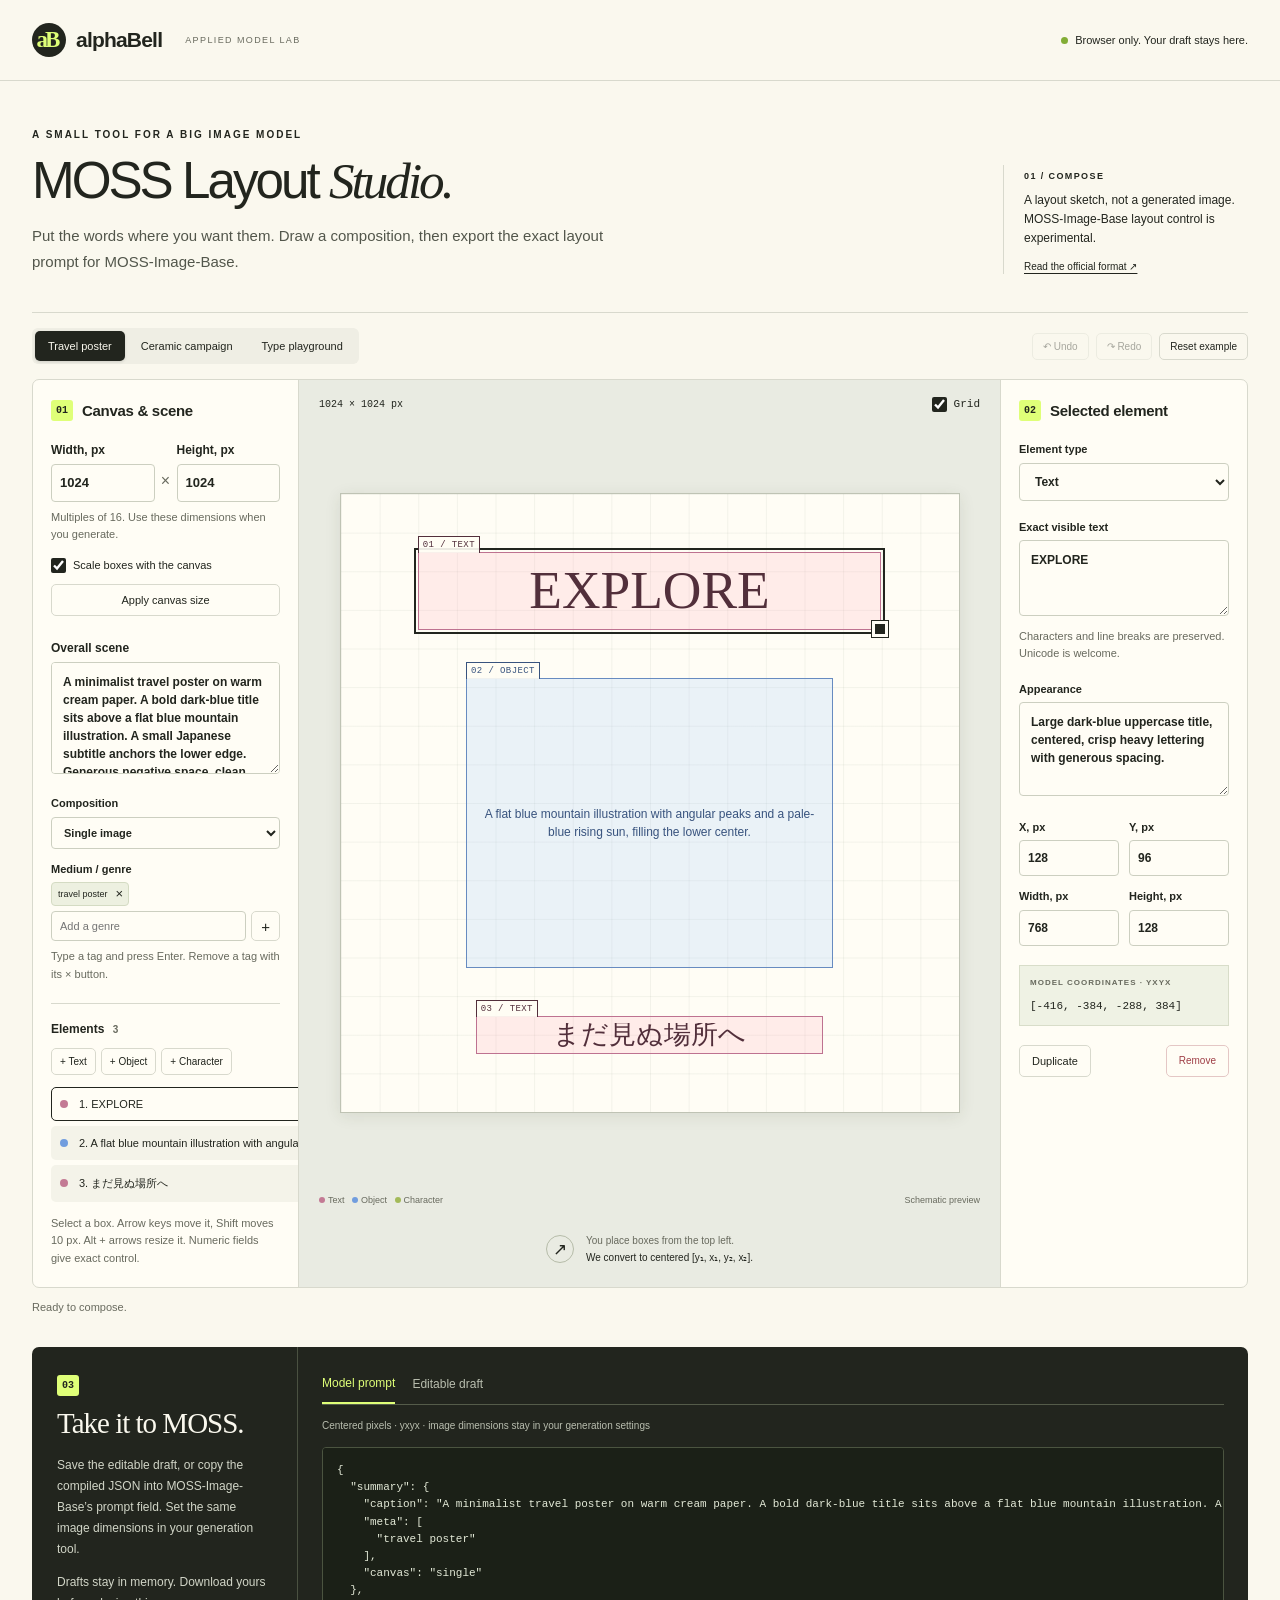
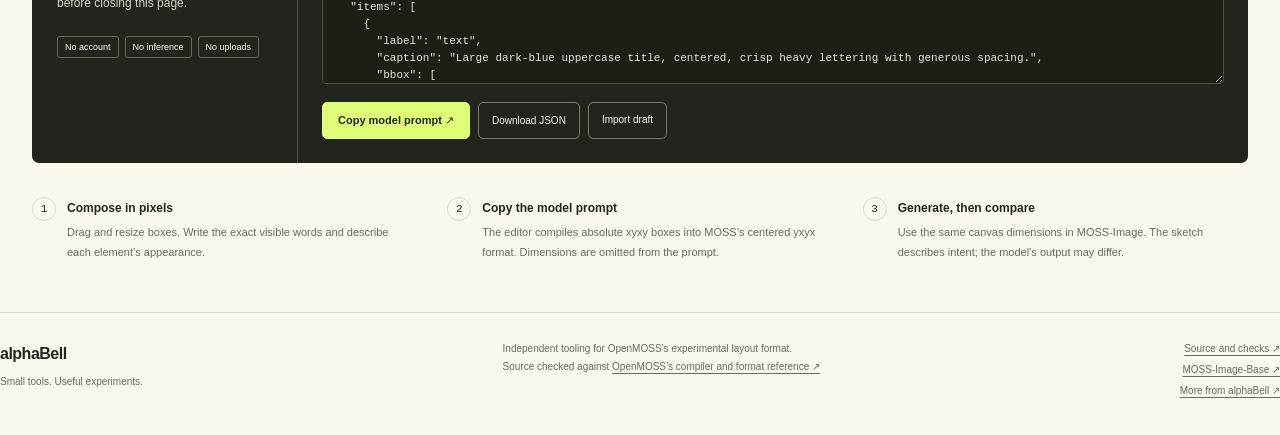
==== index.html @ cd4780bf "Launch MOSS Layout Studio with reference-checked exports" ====
<!doctype html>
<html lang="en">
<head>
  <meta charset="UTF-8">
  <meta name="viewport" content="width=device-width, initial-scale=1">
  <meta name="description" content="A browser-only layout editor for MOSS-Image-Base. Place text and objects, then export the exact model prompt JSON.">
  <meta property="og:title" content="MOSS Layout Studio by alphaBell">
  <meta property="og:description" content="Draw text and object boxes. Export the exact layout JSON for MOSS-Image-Base.">
  <meta property="og:image" content="https://huggingface.co/spaces/alphabell/MOSS-Layout-Studio/resolve/main/thumbnail.png">
  <meta property="og:url" content="https://huggingface.co/spaces/alphabell/MOSS-Layout-Studio">
  <meta name="twitter:card" content="summary_large_image">
  <meta http-equiv="Content-Security-Policy" content="default-src 'self'; script-src 'self'; style-src 'self' 'unsafe-inline'; img-src 'self' data:; connect-src 'none'; object-src 'none'; base-uri 'none'; form-action 'none'; frame-src 'none'">
  <title>MOSS Layout Studio · alphaBell</title>
  <link rel="icon" type="image/svg+xml" href="favicon.svg">
  <link rel="stylesheet" href="style.css">
</head>
<body>
  <a class="skip" href="#stage">Skip to layout editor</a>
  <header class="masthead">
    <a class="brand" href="https://huggingface.co/alphabell" target="_blank" rel="noreferrer"><span class="bell" aria-hidden="true">aB</span>alphaBell <span class="brand-lab">APPLIED MODEL LAB</span></a>
    <span class="local-badge"><span aria-hidden="true"></span> Browser only. Your draft stays here.</span>
  </header>
  <main>
    <section class="intro" aria-labelledby="title">
      <div><p class="eyebrow">A SMALL TOOL FOR A BIG IMAGE MODEL</p><h1 id="title">MOSS Layout <span>Studio.</span></h1><p class="dek">Put the words where you want them. Draw a composition, then export the exact layout prompt for MOSS-Image-Base.</p></div>
      <div class="intro-note"><span class="note-index">01 / COMPOSE</span><p>A layout sketch, not a generated image. MOSS-Image-Base layout control is experimental.</p><a href="https://github.com/OpenMOSS/MOSS-Image/blob/52b87fca23acedc399d062d593bec388aee9926a/USERGUIDE.md#layout-prompts-experimental" target="_blank" rel="noreferrer">Read the official format ↗</a></div>
    </section>
    <div class="workspace-toolbar"><div class="segmented" aria-label="Example layouts"><button type="button" data-example="poster" class="active">Travel poster</button><button type="button" data-example="cup">Ceramic campaign</button><button type="button" data-example="type">Type playground</button></div><div class="history"><button id="undo" type="button" title="Undo last edit" disabled>↶ <span>Undo</span></button><button id="redo" type="button" title="Redo last edit" disabled>↷ <span>Redo</span></button><button id="reset" type="button">Reset example</button></div></div>
    <section class="workspace" aria-label="Layout workspace">
      <aside class="panel setup" aria-labelledby="canvas-title">
        <div class="panel-heading"><span class="section-number">01</span><h2 id="canvas-title">Canvas & scene</h2></div>
        <div class="dimension-row"><label>Width, px<input id="canvas-width" type="number" min="16" max="8192" step="16" value="1024"></label><span aria-hidden="true">×</span><label>Height, px<input id="canvas-height" type="number" min="16" max="8192" step="16" value="1024"></label></div>
        <p class="hint">Multiples of 16. Use these dimensions when you generate.</p>
        <label class="check-row"><input id="scale-boxes" type="checkbox" checked> Scale boxes with the canvas</label><button id="apply-size" class="secondary full" type="button">Apply canvas size</button>
        <label class="field-label">Overall scene<textarea id="scene-caption" rows="5"></textarea></label>
        <div class="two-fields"><label>Composition<select id="canvas-kind"><option value="single">Single image</option><option value="multi_panel">Multiple panels</option><option value="collage">Collage</option></select></label><div class="genre-field"><label for="scene-meta">Medium / genre</label><div id="scene-tags" class="scene-tags" aria-label="Genre tags"></div><div class="tag-add"><input id="scene-meta" type="text" aria-describedby="meta-help" placeholder="Add a genre"><button id="add-meta" type="button" aria-label="Add genre tag">+</button></div></div></div><p class="hint" id="meta-help">Type a tag and press Enter. Remove a tag with its × button.</p>
        <div class="layers-heading"><h3>Elements <span id="element-count">2</span></h3><div class="add-buttons"><button type="button" id="add-text">+ Text</button><button type="button" id="add-object">+ Object</button><button type="button" id="add-character">+ Character</button></div></div>
        <div id="layers" class="layers" aria-label="Layout elements"></div>
        <p class="hint keyboard-hint">Select a box. Arrow keys move it, Shift moves 10 px. Alt + arrows resize it. Numeric fields give exact control.</p>
      </aside>
      <section class="stage-panel" aria-label="Visual composition">
        <div class="stage-top"><span id="canvas-readout">1024 × 1024 px</span><label class="check-row"><input id="show-grid" type="checkbox" checked> Grid</label></div>
        <div class="stage-surround"><div id="stage" class="stage grid" role="group" aria-label="Layout canvas. Select an element to move or resize it."></div></div>
        <div class="stage-bottom"><span><span class="dot text-dot"></span>Text <span class="dot object-dot"></span>Object <span class="dot character-dot"></span>Character</span><span>Schematic preview</span></div>
        <div class="coordinate-note"><span class="coordinate-icon" aria-hidden="true">↗</span><p>You place boxes from the top left.<br><strong>We convert to centered [y₁, x₁, y₂, x₂].</strong></p></div>
      </section>
      <aside class="panel inspector" aria-labelledby="element-title"><div class="panel-heading"><span class="section-number">02</span><h2 id="element-title">Selected element</h2></div>
        <div id="empty-selection" hidden>Select an element to edit its appearance and position.</div>
        <div id="selection-fields"><label>Element type<select id="item-label"><option value="text">Text</option><option value="object">Object</option><option value="character">Character</option></select></label>
          <label id="literal-field">Exact visible text<textarea id="item-text" rows="3" spellcheck="false"></textarea><span class="hint">Characters and line breaks are preserved. Unicode is welcome.</span></label>
          <label>Appearance<textarea id="item-caption" rows="4"></textarea></label>
          <div class="box-fields"><label>X, px<input id="box-x" type="number" min="0" step="1"></label><label>Y, px<input id="box-y" type="number" min="0" step="1"></label><label>Width, px<input id="box-w" type="number" min="1" step="1"></label><label>Height, px<input id="box-h" type="number" min="1" step="1"></label></div>
          <div class="coord-card"><span>MODEL COORDINATES · YXYX</span><output id="centered-readout"></output></div>
          <div class="item-actions"><button id="duplicate" type="button" class="secondary">Duplicate</button><button id="delete" type="button" class="danger">Remove</button></div>
        </div>
      </aside>
    </section>
    <p id="status" class="status" role="status" aria-live="polite">Ready to compose.</p>
    <p id="layout-warning" class="layout-warning" hidden></p>
    <section class="export-panel" aria-labelledby="export-title"><div class="export-intro"><span class="section-number">03</span><h2 id="export-title">Take it to MOSS.</h2><p>Save the editable draft, or copy the compiled JSON into MOSS-Image-Base’s prompt field. Set the same image dimensions in your generation tool.</p><p class="save-note">Drafts stay in memory. Download yours before closing this page.</p><div class="export-facts"><span>No account</span><span>No inference</span><span>No uploads</span></div></div>
      <div class="export-code"><div class="code-tabs" role="tablist" aria-label="JSON format"><button type="button" id="tab-prompt" role="tab" aria-selected="true" aria-controls="json-output">Model prompt</button><button type="button" id="tab-draft" role="tab" aria-selected="false" aria-controls="json-output" tabindex="-1">Editable draft</button></div><p id="format-help" class="format-help">Centered pixels · yxyx · image dimensions stay in your generation settings</p><textarea id="json-output" readonly spellcheck="false" aria-label="Compiled MOSS model prompt"></textarea><div class="export-actions"><button id="copy" type="button" class="primary">Copy model prompt <span aria-hidden="true">↗</span></button><button id="download" type="button" class="secondary">Download JSON</button><label class="file-button secondary">Import draft<input id="import" type="file" accept=".json,application/json"></label></div></div>
    </section>
    <section class="how-it-works" aria-label="Using the exported layout"><article><span>1</span><div><h3>Compose in pixels</h3><p>Drag and resize boxes. Write the exact visible words and describe each element’s appearance.</p></div></article><article><span>2</span><div><h3>Copy the model prompt</h3><p>The editor compiles absolute xyxy boxes into MOSS’s centered yxyx format. Dimensions are omitted from the prompt.</p></div></article><article><span>3</span><div><h3>Generate, then compare</h3><p>Use the same canvas dimensions in MOSS-Image. The sketch describes intent; the model’s output may differ.</p></div></article></section>
  </main>
  <footer><div><strong>alphaBell</strong><p>Small tools. Useful experiments.</p></div><p>Independent tooling for OpenMOSS’s experimental layout format.<br>Source checked against <a href="https://github.com/OpenMOSS/MOSS-Image/tree/52b87fca23acedc399d062d593bec388aee9926a/skills/moss-image-prompt-enhancer" target="_blank" rel="noreferrer">OpenMOSS’s compiler and format reference ↗</a></p><nav aria-label="Project links"><a href="https://github.com/alphabell-research/moss-layout-studio" target="_blank" rel="noreferrer">Source and checks ↗</a><a href="https://huggingface.co/OpenMOSS-Team/MOSS-Image-Base" target="_blank" rel="noreferrer">MOSS-Image-Base ↗</a><a href="https://huggingface.co/alphabell" target="_blank" rel="noreferrer">More from alphaBell ↗</a></nav></footer>
  <script src="app.js" type="module"></script>
</body>
</html>
---- style.css ----
:root{--ink:#22251e;--muted:#686a5e;--paper:#faf8ee;--line:#d8d9cd;--green:#dfff78;--pink:#ff9bb1;--blue:#9bc5ff;--card:#fffdf5;font-family:Arial,Helvetica,sans-serif;color:var(--ink);background:var(--paper);font-synthesis:none}*{box-sizing:border-box}body{margin:0}button,input,select,textarea{font:inherit}button,a,input,select,textarea{outline-offset:4px}button{cursor:pointer}button:disabled{opacity:.38;cursor:default}button{border:1px solid var(--line);background:transparent;border-radius:5px;padding:9px 12px;color:inherit}button:hover:not(:disabled),.file-button:hover{border-color:var(--ink);background:#f1f0e5}button:focus-visible,a:focus-visible,input:focus-visible,select:focus-visible,textarea:focus-visible{outline:3px solid #3068d5}a{color:inherit;text-underline-offset:3px}input,select,textarea{border:1px solid #cccfc0;border-radius:4px;padding:10px 11px;background:var(--card);color:var(--ink);min-width:0;width:100%}textarea{resize:vertical;line-height:1.5}label{display:block;font-size:12px;font-weight:700;line-height:1.5}label input,label select,label textarea{margin-top:5px}label .hint{display:block}input[type=checkbox]{width:15px;height:15px;accent-color:var(--ink);margin:0}.check-row{display:flex;align-items:center;gap:7px;font-size:11px;font-weight:400}.hint{font-size:11px;line-height:1.6;color:var(--muted);font-weight:400;margin:7px 0 13px}.skip{position:fixed;top:-100px;left:16px;background:var(--green);padding:14px;z-index:100}.skip:focus{top:12px}.masthead{height:81px;display:flex;align-items:center;justify-content:space-between;max-width:1552px;margin:auto;padding:0 32px;border-bottom:1px solid var(--line)}.brand{font-size:21px;letter-spacing:-.8px;text-decoration:none;display:flex;align-items:center;gap:10px;font-weight:800}.bell{display:flex;align-items:center;justify-content:center;font-family:Georgia,serif;letter-spacing:-3px;padding-right:4px;background:var(--ink);color:var(--green);width:34px;height:34px;border-radius:50%;font-size:23px}.brand-lab{font-size:9px;letter-spacing:1.4px;margin-left:13px;font-weight:500;color:var(--muted)}.local-badge{font-size:11px;display:flex;align-items:center;gap:7px}.local-badge>span{width:7px;height:7px;border-radius:50%;background:#82ad35}main{max-width:1552px;margin:auto;padding:0 32px}.intro{display:flex;justify-content:space-between;gap:48px;align-items:end;padding:48px 0 38px}.eyebrow{font-size:10px;letter-spacing:2px;font-weight:700;margin:0 0 15px}h1{font-size:clamp(38px,4vw,64px);font-weight:500;letter-spacing:-3px;margin:0 0 17px;line-height:1}h1 span{font-family:Georgia,'Times New Roman',serif;font-style:italic}.dek{font-size:15px;line-height:1.7;max-width:590px;margin:0;color:#52564b}.intro-note{width:245px;flex-shrink:0;border-left:1px solid var(--line);padding:0 0 0 20px}.note-index{font-size:9px;letter-spacing:1.4px;font-weight:700}.intro-note p{font-size:12px;line-height:1.6;margin:8px 0}.intro-note a{font-size:10px}.workspace-toolbar{display:flex;justify-content:space-between;gap:18px;align-items:center;border-top:1px solid var(--line);padding:15px 0}.segmented{display:flex;gap:3px;background:#efeee4;padding:3px;border-radius:6px}.segmented button{border:0;font-size:11px;padding:9px 13px}.segmented button.active{background:var(--ink);color:var(--paper);box-shadow:0 1px 3px #0002}.history{display:flex;gap:7px;font-size:10px}.history button{padding:7px 10px}.workspace{border:1px solid var(--line);border-radius:7px;display:grid;grid-template-columns:265px minmax(250px,1fr) 246px;overflow:hidden;background:var(--card)}.panel{padding:20px 18px}.panel-heading{display:flex;align-items:center;gap:9px;margin:0 0 20px}.section-number{font-family:monospace;font-size:10px;font-weight:700;background:var(--green);border-radius:3px;padding:5px}h2{font-size:15px;font-weight:600;letter-spacing:-.3px;margin:0}.dimension-row{display:grid;grid-template-columns:1fr 12px 1fr;gap:5px;align-items:end}.dimension-row>span{padding-bottom:12px;color:var(--muted);text-align:center}.dimension-row input{font-size:13px;padding:8px}.full{width:100%;margin:11px 0 23px}.secondary{background:#fffdf5;font-size:11px}.field-label{margin-bottom:16px}.two-fields{display:grid;gap:12px}.two-fields label{font-size:11px}.two-fields select,.two-fields input{font-size:11px;padding:8px}.layers-heading{border-top:1px solid var(--line);padding-top:18px;margin-top:19px}h3{font-size:12px;margin:0 0 12px}.layers-heading h3 span{font-size:10px;color:var(--muted);padding-left:5px}.add-buttons{display:flex;gap:5px;flex-wrap:wrap}.add-buttons button{font-size:10px;padding:7px 8px}.layers{display:grid;gap:5px;margin-top:12px}.layer{display:flex;align-items:center;gap:8px;width:100%;font-size:11px;max-width:100%;text-align:left;padding:10px 8px;background:#f4f3e9;border-color:transparent}.layer[aria-pressed=true]{border-color:var(--ink);background:#fffdf5}.layer-label{white-space:nowrap;text-overflow:ellipsis;overflow:hidden;flex:1}.layer-type{font-size:8px;color:var(--muted);text-transform:uppercase}.dot{display:inline-block;width:8px;height:8px;border-radius:50%;flex-shrink:0;margin-right:3px}.text-dot{background:#c37a94}.object-dot{background:#719dde}.character-dot{background:#a3ba59}.keyboard-hint{padding-top:6px;margin-bottom:0}.stage-panel{background:#e9ebe2;border-left:1px solid var(--line);border-right:1px solid var(--line);padding:16px 20px 21px;display:flex;flex-direction:column;justify-content:flex-start;min-width:0}.stage-top{display:flex;justify-content:space-between;align-items:center;font-family:monospace;font-size:10px;margin-bottom:18px}.stage-surround{display:flex;justify-content:center;align-items:center;min-height:360px;flex:1}.stage{background-color:#fffdf5;position:relative;width:100%;aspect-ratio:1;box-shadow:0 3px 15px #343c1d19;touch-action:none;overflow:hidden;border:1px solid #bfc3b4;isolation:isolate;max-height:620px}.stage.grid{background-image:linear-gradient(#84917c19 1px,transparent 1px),linear-gradient(90deg,#84917c19 1px,transparent 1px);background-size:6.25% 6.25%}.layout-box{position:absolute;display:block;appearance:none;border:1px solid #be7290;background:#ff9bb12d;border-radius:0;padding:0;text-align:center;touch-action:none;overflow:visible;color:#522f3b;user-select:none;cursor:grab;min-width:0;min-height:0}.layout-box:hover:not(:disabled){background:#ff9bb146;border-color:#9b4567}.layout-box.object{border-color:#678bc0;background:#9bc5ff36;color:#38537e}.layout-box.character{border-color:#91a950;background:#dfff7838;color:#56652a}.layout-box[aria-pressed=true]{outline:2px solid var(--ink);outline-offset:2px;z-index:3}.layout-box.dragging{cursor:grabbing}.box-content{display:flex;align-items:center;justify-content:center;position:absolute;inset:6px;overflow:hidden;font-family:Georgia,'Times New Roman',serif;line-height:1.12;white-space:pre-wrap;overflow-wrap:anywhere;pointer-events:none}.layout-box:not(.text) .box-content{font-family:Arial,sans-serif;font-size:12px;padding:8px;line-height:1.5}.box-number{position:absolute;left:-1px;top:-17px;font:9px monospace;letter-spacing:.4px;background:#fffdf5e8;border:1px solid currentColor;border-bottom:0;padding:2px 4px;line-height:12px;pointer-events:none;white-space:nowrap}.resize-handle{position:absolute;right:-8px;bottom:-8px;width:16px;height:16px;cursor:nwse-resize;background:var(--ink);border:3px solid #fffdf5;box-shadow:0 0 0 1px var(--ink);display:none;touch-action:none;z-index:5}.layout-box[aria-pressed=true] .resize-handle{display:block}.stage-bottom{display:flex;justify-content:space-between;gap:5px;font-size:9px;color:var(--muted);margin:17px 0 0;line-height:1.7}.stage-bottom .dot{width:6px;height:6px;margin-left:5px}.stage-bottom .dot:first-child{margin-left:0}.coordinate-note{display:flex;align-items:center;justify-content:center;gap:12px;margin-top:24px}.coordinate-note p{font-size:10px;line-height:1.7;margin:0;color:var(--muted)}.coordinate-note strong{font-weight:500;color:var(--ink)}.coordinate-icon{border:1px solid #b6bca9;border-radius:50%;width:28px;height:28px;display:flex;align-items:center;justify-content:center;font-size:17px}.inspector label{margin-bottom:18px;font-size:11px}.inspector input,.inspector select,.inspector textarea{font-size:12px}.inspector textarea{font-size:12px}.box-fields{display:grid;grid-template-columns:1fr 1fr;gap:0 10px}.box-fields label{margin-bottom:12px}.box-fields input{padding:8px}.coord-card{background:#eff2e4;border:1px solid #d8ddc9;padding:12px 10px;margin:7px 0 19px}.coord-card>span{display:block;font-size:8px;font-weight:700;letter-spacing:1px;color:var(--muted);margin-bottom:8px}.coord-card output{font:11px monospace;white-space:nowrap}.item-actions{display:flex;justify-content:space-between;gap:8px}.danger{color:#9f3e46;border-color:#e4c7c5;font-size:10px}.status{font-size:11px;line-height:1.6;min-height:18px;margin:11px 0 30px;color:var(--muted)}.status.error{color:#a53139;font-weight:700}.export-panel{display:grid;grid-template-columns:265px 1fr;background:var(--ink);border-radius:7px;color:var(--paper);overflow:hidden}.export-intro{padding:27px 25px}.export-intro h2{font-family:Georgia,serif;font-size:29px;font-weight:400;letter-spacing:-1px;margin:15px 0}.export-intro .section-number{color:var(--ink)}.export-intro p{font-size:12px;line-height:1.75;color:#d1d5c7}.export-facts{display:flex;gap:6px;flex-wrap:wrap;font-size:9px;margin-top:22px}.export-facts span{border:1px solid #646b56;padding:5px 7px;border-radius:3px}.export-code{padding:21px 24px 24px;border-left:1px solid #4a5141;min-width:0}.code-tabs{display:flex;gap:17px;border-bottom:1px solid #555c4a}.code-tabs button{border:0;border-radius:0;color:#b9beaf;font-size:12px;padding:8px 0 12px}.code-tabs button[aria-selected=true]{border-bottom:2px solid var(--green);color:var(--green)}.code-tabs button:hover:not(:disabled){background:transparent;color:#fff}.format-help{color:#b9beaf;font-size:10px;line-height:1.6;margin:13px 0}.export-code textarea{background:#1b2017;color:#e3e9d7;font:11px/1.55 monospace;height:237px;border-color:#4b5440;white-space:pre;padding:14px;tab-size:2}.export-actions{display:flex;gap:8px;margin-top:14px;flex-wrap:wrap}.primary{background:var(--green);color:var(--ink);border-color:var(--green);font-size:11px;font-weight:700;padding:11px 15px}.primary:hover:not(:disabled){background:#efffb2}.primary span{margin-left:14px}.export-actions .secondary{background:transparent;border-color:#747c65;color:var(--paper);font-size:10px;padding:11px 13px}.export-actions .secondary:hover{color:var(--ink);background:var(--paper)}.file-button{cursor:pointer;display:inline-block;border:1px solid;border-radius:5px;line-height:normal;font-weight:400}.file-button input{position:absolute;width:1px;height:1px;opacity:0;overflow:hidden}.file-button:focus-within{outline:3px solid #8caeeb;outline-offset:4px}.how-it-works{display:grid;grid-template-columns:repeat(3,1fr);gap:30px;margin:34px 0 49px}.how-it-works article{display:flex;gap:11px}.how-it-works article>span{font:11px monospace;border:1px solid var(--line);border-radius:50%;width:24px;height:24px;display:flex;align-items:center;justify-content:center;flex-shrink:0}.how-it-works h3{font-size:12px;margin:4px 0 8px}.how-it-works p{font-size:11px;line-height:1.8;color:var(--muted);margin:0;max-width:340px}footer{max-width:1488px;margin:0 auto;border-top:1px solid var(--line);padding:27px 0 35px;display:flex;justify-content:space-between;gap:30px;font-size:10px;line-height:1.8;color:var(--muted)}footer strong{font-size:16px;letter-spacing:-.5px;color:var(--ink)}footer p{margin:4px 0}footer>p{margin-top:0}footer nav{display:flex;flex-direction:column;align-items:end;gap:3px}[hidden]{display:none!important}@media(min-width:1600px){.workspace{grid-template-columns:285px minmax(250px,1fr) 265px}}@media(max-width:1140px){.workspace{grid-template-columns:235px minmax(230px,1fr) 220px}.panel{padding:18px 14px}.stage-panel{padding:16px 14px}.brand-lab{display:none}main{padding:0 22px}.masthead{padding:0 22px}footer{margin:0 22px}.stage-surround{min-height:280px}.export-panel{grid-template-columns:235px 1fr}}@media(max-width:900px){.workspace{grid-template-columns:230px minmax(240px,1fr)}.inspector{grid-column:1/-1;border-top:1px solid var(--line)}.inspector #selection-fields{display:grid;grid-template-columns:1fr 1fr 1fr;gap:0 20px}.inspector #item-caption{min-height:110px}.inspector .box-fields{grid-column:2;grid-row:2}.inspector .coord-card{grid-column:3;grid-row:2}.inspector .item-actions{grid-column:1;grid-row:2;align-items:start}.inspector .panel-heading{margin-bottom:15px}.inspector label{margin-bottom:12px}.inspector label:first-child{grid-column:1}.stage-panel{border-right:0}.stage-surround{min-height:360px}.intro{gap:25px}.intro-note{width:215px}h1{font-size:48px}.how-it-works{gap:18px}.export-intro{padding:24px 20px}}@media(max-width:650px){.masthead{height:68px;padding:0 16px}.local-badge{font-size:9px;max-width:138px;line-height:1.5}.local-badge>span{flex-shrink:0}.brand{font-size:19px;gap:7px}main{padding:0 14px}.intro{display:block;padding:32px 0 25px}.eyebrow{font-size:8px;letter-spacing:1.7px}h1{font-size:43px;letter-spacing:-2.3px;margin-bottom:14px}.dek{font-size:13px;line-height:1.65}.intro-note{border:0;padding:12px 0 0;width:auto}.intro-note .note-index{display:none}.intro-note p{font-size:10px;margin:0}.intro-note a{font-size:9px;display:inline-block;margin-top:3px}.workspace-toolbar{align-items:start;flex-direction:column;gap:10px;padding:11px 0}.segmented{width:100%;justify-content:space-between}.segmented button{font-size:10px;padding:8px 10px}.history{align-self:end}.history button{font-size:9px;padding:5px 9px}.workspace{display:flex;flex-direction:column}.setup{order:2}.stage-panel{order:1;border:0;border-bottom:1px solid var(--line);padding:14px 18px 18px}.stage-surround{min-height:0;flex:none}.stage{max-height:520px}.stage-top{margin-bottom:18px}.coordinate-note{margin-top:14px}.stage-bottom{font-size:8px}.panel{padding:20px 17px}.setup{display:grid;grid-template-columns:1fr 1fr;gap:0 16px}.setup>.panel-heading{grid-column:1/-1}.setup>.dimension-row{grid-column:1}.setup>.hint{grid-column:1}.setup>.check-row{grid-column:1}.setup>.full{grid-column:1}.setup>.field-label{grid-column:2;grid-row:2/6}.setup>.two-fields{grid-column:1/-1;grid-template-columns:1fr 1fr}.setup>#meta-help{grid-column:2}.setup>.layers-heading,.setup>.layers,.setup>.keyboard-hint{grid-column:1/-1}.setup>.layers-heading{margin-top:8px}.setup>.layers{grid-template-columns:1fr 1fr}.setup .full{margin:8px 0 17px;font-size:10px}.setup>.field-label textarea{height:176px;font-size:11px}.dimension-row input{font-size:12px}.dimension-row label{font-size:10px}.inspector{order:3}.inspector #selection-fields{grid-template-columns:1fr 1fr;gap:0 15px}.inspector #literal-field{grid-column:2;grid-row:1/3}.inspector label:has(#item-caption){grid-column:1;grid-row:2/4}.inspector #selection-fields>.box-fields{grid-column:2;grid-row:3/5;align-content:start}.inspector .coord-card{grid-column:1/-1;grid-row:5}.inspector .item-actions{grid-column:1/-1;grid-row:6}.inspector #item-caption{height:135px}.inspector #item-text{height:110px}.coord-card output{font-size:12px}.status{margin:10px 0 22px;font-size:10px}.export-panel{display:block}.export-intro{padding:23px 20px 17px}.export-intro h2{font-size:28px;display:inline-block;margin:0 0 0 10px}.export-intro p{font-size:11px;margin:13px 0}.export-facts{margin-top:13px}.export-code{padding:14px 17px 20px;border-left:0;border-top:1px solid #4a5141}.export-code textarea{height:245px;font-size:10px}.export-actions{gap:6px}.export-actions button,.export-actions .secondary{font-size:9px;padding:10px 11px}.primary span{margin-left:5px}.how-it-works{display:block;margin:27px 3px 34px}.how-it-works article{margin-bottom:20px}.how-it-works p{max-width:none}.how-it-works h3{font-size:12px;margin-top:3px}footer{margin:0 17px;padding:23px 0 30px;display:block;font-size:9px}footer>p{margin:16px 0}footer nav{align-items:start}.box-number{font-size:8px;top:-16px}.layout-box:not(.text) .box-content{font-size:9px;padding:3px}.resize-handle{width:22px;height:22px;right:-11px;bottom:-11px}}
.scene-tags{display:flex;gap:4px;flex-wrap:wrap;margin:5px 0}.tag-chip{display:inline-flex;align-items:center;gap:3px;max-width:100%;background:#edf0e0;border:1px solid #d4dbc3;border-radius:4px;font-size:9px;padding-left:6px}.tag-chip>span{overflow-wrap:anywhere;white-space:pre-wrap;min-width:0}.tag-chip>button{font-size:13px;padding:0 5px;border:0;line-height:22px}.tag-add{display:flex;gap:5px}.tag-add input{font-size:11px;padding:8px;width:100%}.tag-add button{padding:4px 9px;font-size:15px}.genre-field>label{font-size:11px}.layout-warning{font-size:11px;line-height:1.7;color:#725520;background:#fff0c5;border:1px solid #dbc685;border-radius:4px;padding:10px 13px;margin:-16px 0 25px}.layout-box.object:hover:not(:disabled){background:#9bc5ff4f;border-color:#4676b9}.layout-box.character:hover:not(:disabled){background:#dfff7852;border-color:#738f2c}
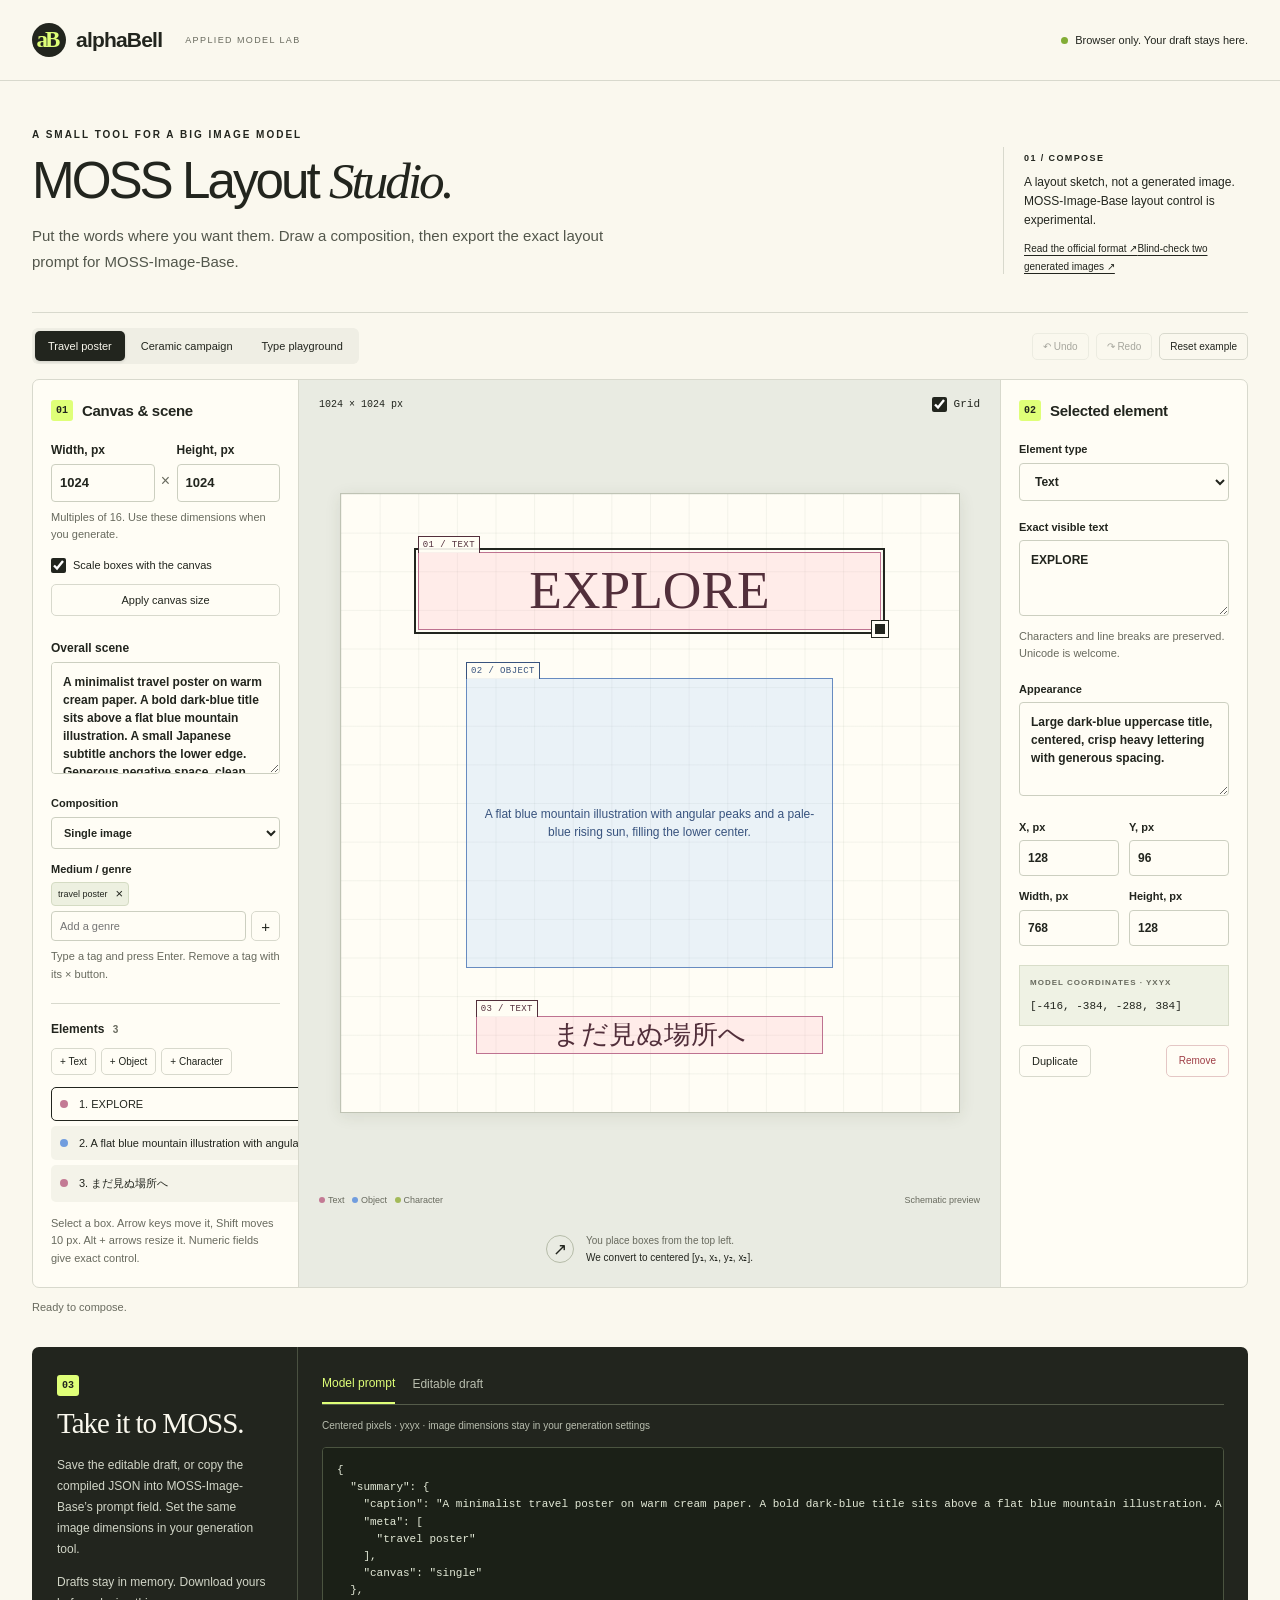
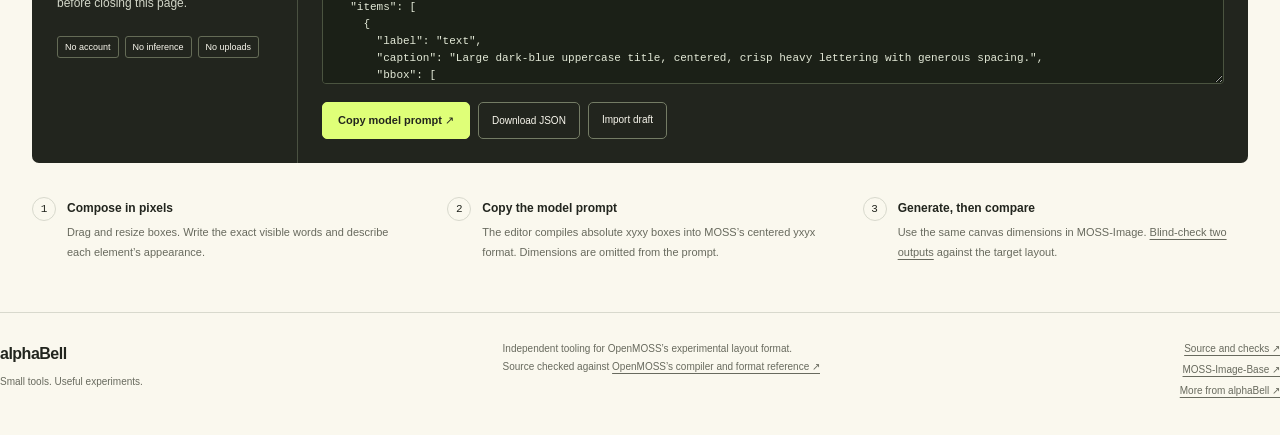
==== commit 27bf1716: "Add blind MOSS layout comparison" ====
--- a/index.html
+++ b/index.html
@@ -3,9 +3,9 @@
 <head>
   <meta charset="UTF-8">
   <meta name="viewport" content="width=device-width, initial-scale=1">
-  <meta name="description" content="A browser-only layout editor for MOSS-Image-Base. Place text and objects, then export the exact model prompt JSON.">
+  <meta name="description" content="Draw MOSS-Image layouts, export exact prompt JSON, then blind-check two generated images against the target text and boxes.">
   <meta property="og:title" content="MOSS Layout Studio by alphaBell">
-  <meta property="og:description" content="Draw text and object boxes. Export the exact layout JSON for MOSS-Image-Base.">
+  <meta property="og:description" content="Draw exact layout JSON, then blind-check two generated images against the target.">
   <meta property="og:image" content="https://huggingface.co/spaces/alphabell/MOSS-Layout-Studio/resolve/main/thumbnail.png">
   <meta property="og:url" content="https://huggingface.co/spaces/alphabell/MOSS-Layout-Studio">
   <meta name="twitter:card" content="summary_large_image">
@@ -23,7 +23,7 @@
   <main>
     <section class="intro" aria-labelledby="title">
       <div><p class="eyebrow">A SMALL TOOL FOR A BIG IMAGE MODEL</p><h1 id="title">MOSS Layout <span>Studio.</span></h1><p class="dek">Put the words where you want them. Draw a composition, then export the exact layout prompt for MOSS-Image-Base.</p></div>
-      <div class="intro-note"><span class="note-index">01 / COMPOSE</span><p>A layout sketch, not a generated image. MOSS-Image-Base layout control is experimental.</p><a href="https://github.com/OpenMOSS/MOSS-Image/blob/52b87fca23acedc399d062d593bec388aee9926a/USERGUIDE.md#layout-prompts-experimental" target="_blank" rel="noreferrer">Read the official format ↗</a></div>
+      <div class="intro-note"><span class="note-index">01 / COMPOSE</span><p>A layout sketch, not a generated image. MOSS-Image-Base layout control is experimental.</p><a href="https://github.com/OpenMOSS/MOSS-Image/blob/52b87fca23acedc399d062d593bec388aee9926a/USERGUIDE.md#layout-prompts-experimental" target="_blank" rel="noreferrer">Read the official format ↗</a><a href="evaluate.html">Blind-check two generated images ↗</a></div>
     </section>
     <div class="workspace-toolbar"><div class="segmented" aria-label="Example layouts"><button type="button" data-example="poster" class="active">Travel poster</button><button type="button" data-example="cup">Ceramic campaign</button><button type="button" data-example="type">Type playground</button></div><div class="history"><button id="undo" type="button" title="Undo last edit" disabled>↶ <span>Undo</span></button><button id="redo" type="button" title="Redo last edit" disabled>↷ <span>Redo</span></button><button id="reset" type="button">Reset example</button></div></div>
     <section class="workspace" aria-label="Layout workspace">
@@ -60,7 +60,7 @@
     <section class="export-panel" aria-labelledby="export-title"><div class="export-intro"><span class="section-number">03</span><h2 id="export-title">Take it to MOSS.</h2><p>Save the editable draft, or copy the compiled JSON into MOSS-Image-Base’s prompt field. Set the same image dimensions in your generation tool.</p><p class="save-note">Drafts stay in memory. Download yours before closing this page.</p><div class="export-facts"><span>No account</span><span>No inference</span><span>No uploads</span></div></div>
       <div class="export-code"><div class="code-tabs" role="tablist" aria-label="JSON format"><button type="button" id="tab-prompt" role="tab" aria-selected="true" aria-controls="json-output">Model prompt</button><button type="button" id="tab-draft" role="tab" aria-selected="false" aria-controls="json-output" tabindex="-1">Editable draft</button></div><p id="format-help" class="format-help">Centered pixels · yxyx · image dimensions stay in your generation settings</p><textarea id="json-output" readonly spellcheck="false" aria-label="Compiled MOSS model prompt"></textarea><div class="export-actions"><button id="copy" type="button" class="primary">Copy model prompt <span aria-hidden="true">↗</span></button><button id="download" type="button" class="secondary">Download JSON</button><label class="file-button secondary">Import draft<input id="import" type="file" accept=".json,application/json"></label></div></div>
     </section>
-    <section class="how-it-works" aria-label="Using the exported layout"><article><span>1</span><div><h3>Compose in pixels</h3><p>Drag and resize boxes. Write the exact visible words and describe each element’s appearance.</p></div></article><article><span>2</span><div><h3>Copy the model prompt</h3><p>The editor compiles absolute xyxy boxes into MOSS’s centered yxyx format. Dimensions are omitted from the prompt.</p></div></article><article><span>3</span><div><h3>Generate, then compare</h3><p>Use the same canvas dimensions in MOSS-Image. The sketch describes intent; the model’s output may differ.</p></div></article></section>
+    <section class="how-it-works" aria-label="Using the exported layout"><article><span>1</span><div><h3>Compose in pixels</h3><p>Drag and resize boxes. Write the exact visible words and describe each element’s appearance.</p></div></article><article><span>2</span><div><h3>Copy the model prompt</h3><p>The editor compiles absolute xyxy boxes into MOSS’s centered yxyx format. Dimensions are omitted from the prompt.</p></div></article><article><span>3</span><div><h3>Generate, then compare</h3><p>Use the same canvas dimensions in MOSS-Image. <a href="evaluate.html">Blind-check two outputs</a> against the target layout.</p></div></article></section>
   </main>
   <footer><div><strong>alphaBell</strong><p>Small tools. Useful experiments.</p></div><p>Independent tooling for OpenMOSS’s experimental layout format.<br>Source checked against <a href="https://github.com/OpenMOSS/MOSS-Image/tree/52b87fca23acedc399d062d593bec388aee9926a/skills/moss-image-prompt-enhancer" target="_blank" rel="noreferrer">OpenMOSS’s compiler and format reference ↗</a></p><nav aria-label="Project links"><a href="https://github.com/alphabell-research/moss-layout-studio" target="_blank" rel="noreferrer">Source and checks ↗</a><a href="https://huggingface.co/OpenMOSS-Team/MOSS-Image-Base" target="_blank" rel="noreferrer">MOSS-Image-Base ↗</a><a href="https://huggingface.co/alphabell" target="_blank" rel="noreferrer">More from alphaBell ↗</a></nav></footer>
   <script src="app.js" type="module"></script>
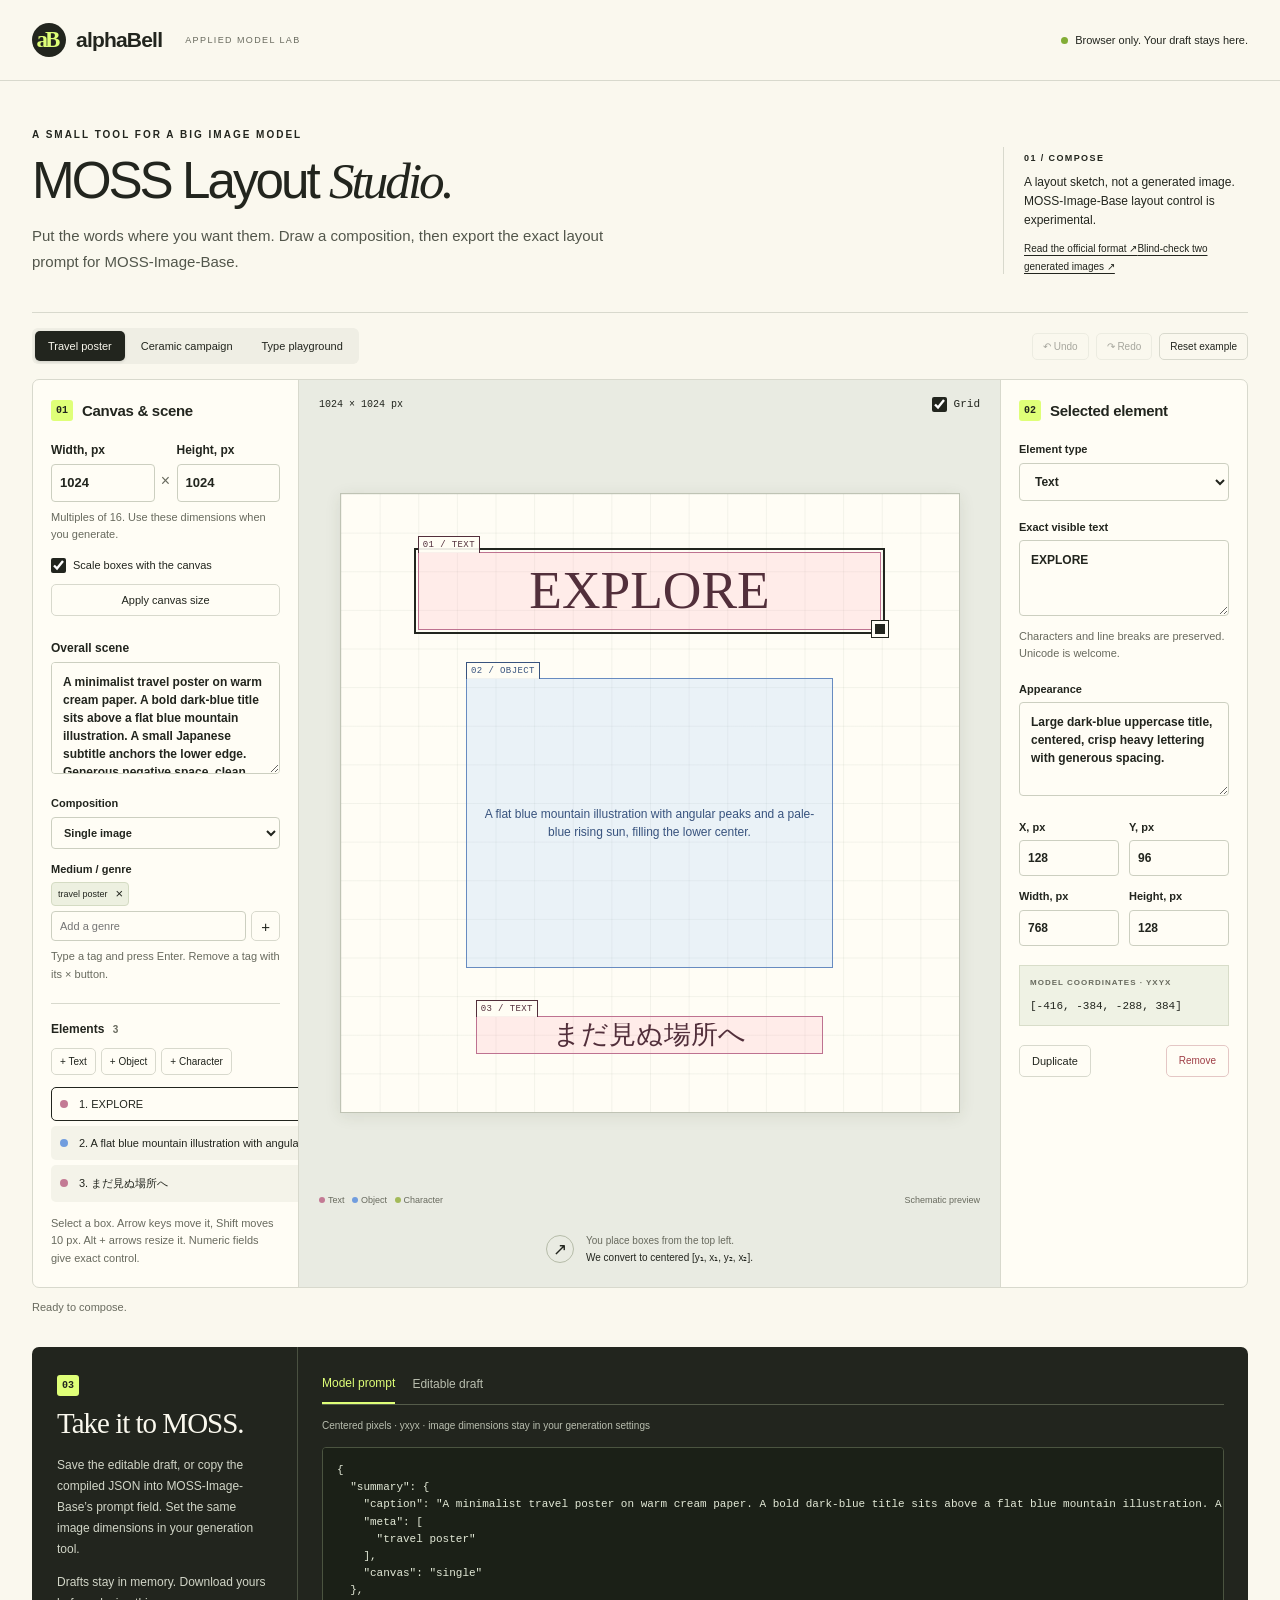
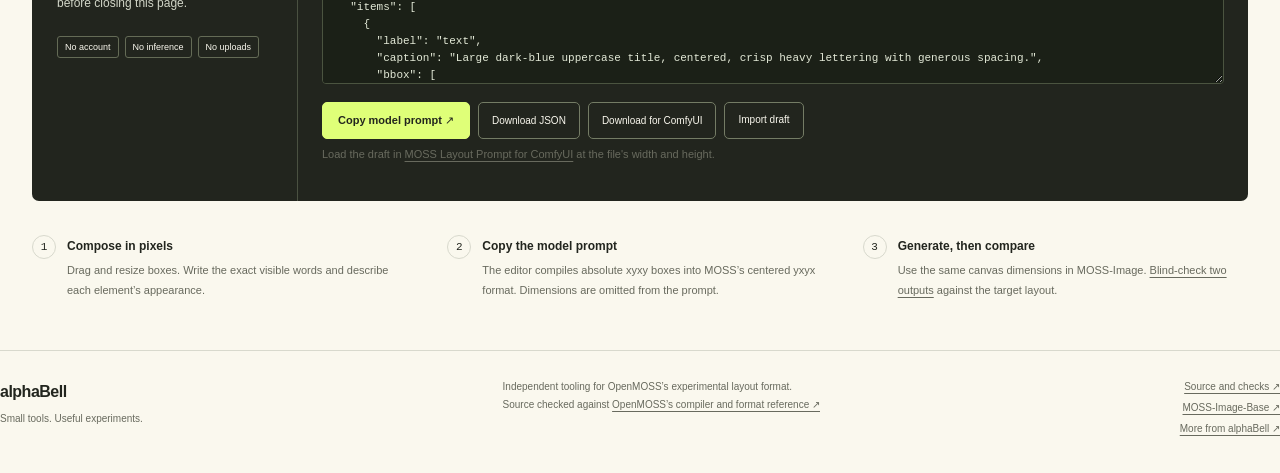
==== commit 5334bcba: "Add ComfyUI draft handoff for MOSS layouts" ====
--- a/index.html
+++ b/index.html
@@ -58,7 +58,7 @@
     <p id="status" class="status" role="status" aria-live="polite">Ready to compose.</p>
     <p id="layout-warning" class="layout-warning" hidden></p>
     <section class="export-panel" aria-labelledby="export-title"><div class="export-intro"><span class="section-number">03</span><h2 id="export-title">Take it to MOSS.</h2><p>Save the editable draft, or copy the compiled JSON into MOSS-Image-Base’s prompt field. Set the same image dimensions in your generation tool.</p><p class="save-note">Drafts stay in memory. Download yours before closing this page.</p><div class="export-facts"><span>No account</span><span>No inference</span><span>No uploads</span></div></div>
-      <div class="export-code"><div class="code-tabs" role="tablist" aria-label="JSON format"><button type="button" id="tab-prompt" role="tab" aria-selected="true" aria-controls="json-output">Model prompt</button><button type="button" id="tab-draft" role="tab" aria-selected="false" aria-controls="json-output" tabindex="-1">Editable draft</button></div><p id="format-help" class="format-help">Centered pixels · yxyx · image dimensions stay in your generation settings</p><textarea id="json-output" readonly spellcheck="false" aria-label="Compiled MOSS model prompt"></textarea><div class="export-actions"><button id="copy" type="button" class="primary">Copy model prompt <span aria-hidden="true">↗</span></button><button id="download" type="button" class="secondary">Download JSON</button><label class="file-button secondary">Import draft<input id="import" type="file" accept=".json,application/json"></label></div></div>
+      <div class="export-code"><div class="code-tabs" role="tablist" aria-label="JSON format"><button type="button" id="tab-prompt" role="tab" aria-selected="true" aria-controls="json-output">Model prompt</button><button type="button" id="tab-draft" role="tab" aria-selected="false" aria-controls="json-output" tabindex="-1">Editable draft</button></div><p id="format-help" class="format-help">Centered pixels · yxyx · image dimensions stay in your generation settings</p><textarea id="json-output" readonly spellcheck="false" aria-label="Compiled MOSS model prompt"></textarea><div class="export-actions"><button id="copy" type="button" class="primary">Copy model prompt <span aria-hidden="true">↗</span></button><button id="download" type="button" class="secondary">Download JSON</button><button id="download-comfy" type="button" class="secondary">Download for ComfyUI</button><label class="file-button secondary">Import draft<input id="import" type="file" accept=".json,application/json"></label></div><p class="hint">Load the draft in <a href="https://github.com/LinXce/Comfyui-Moss-LayoutPrompt" target="_blank" rel="noopener noreferrer">MOSS Layout Prompt for ComfyUI</a> at the file's width and height.</p></div>
     </section>
     <section class="how-it-works" aria-label="Using the exported layout"><article><span>1</span><div><h3>Compose in pixels</h3><p>Drag and resize boxes. Write the exact visible words and describe each element’s appearance.</p></div></article><article><span>2</span><div><h3>Copy the model prompt</h3><p>The editor compiles absolute xyxy boxes into MOSS’s centered yxyx format. Dimensions are omitted from the prompt.</p></div></article><article><span>3</span><div><h3>Generate, then compare</h3><p>Use the same canvas dimensions in MOSS-Image. <a href="evaluate.html">Blind-check two outputs</a> against the target layout.</p></div></article></section>
   </main>
